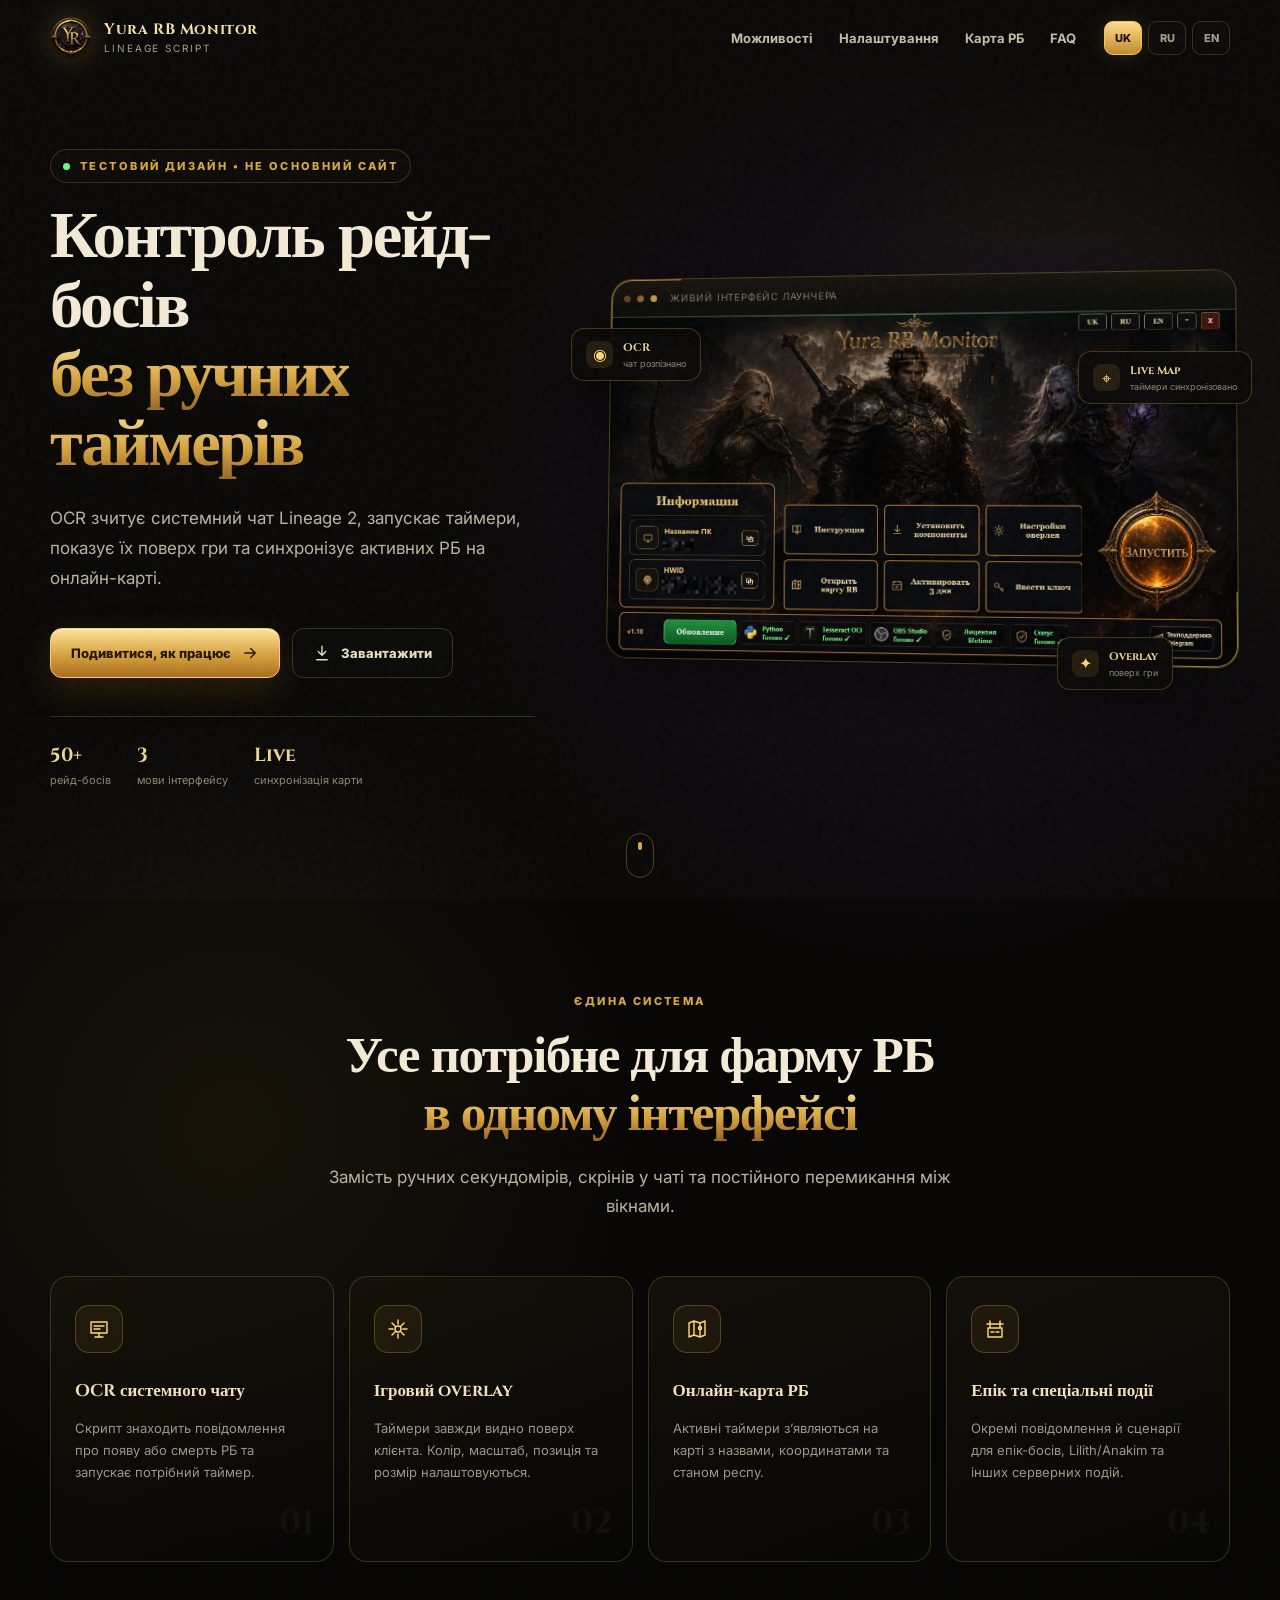
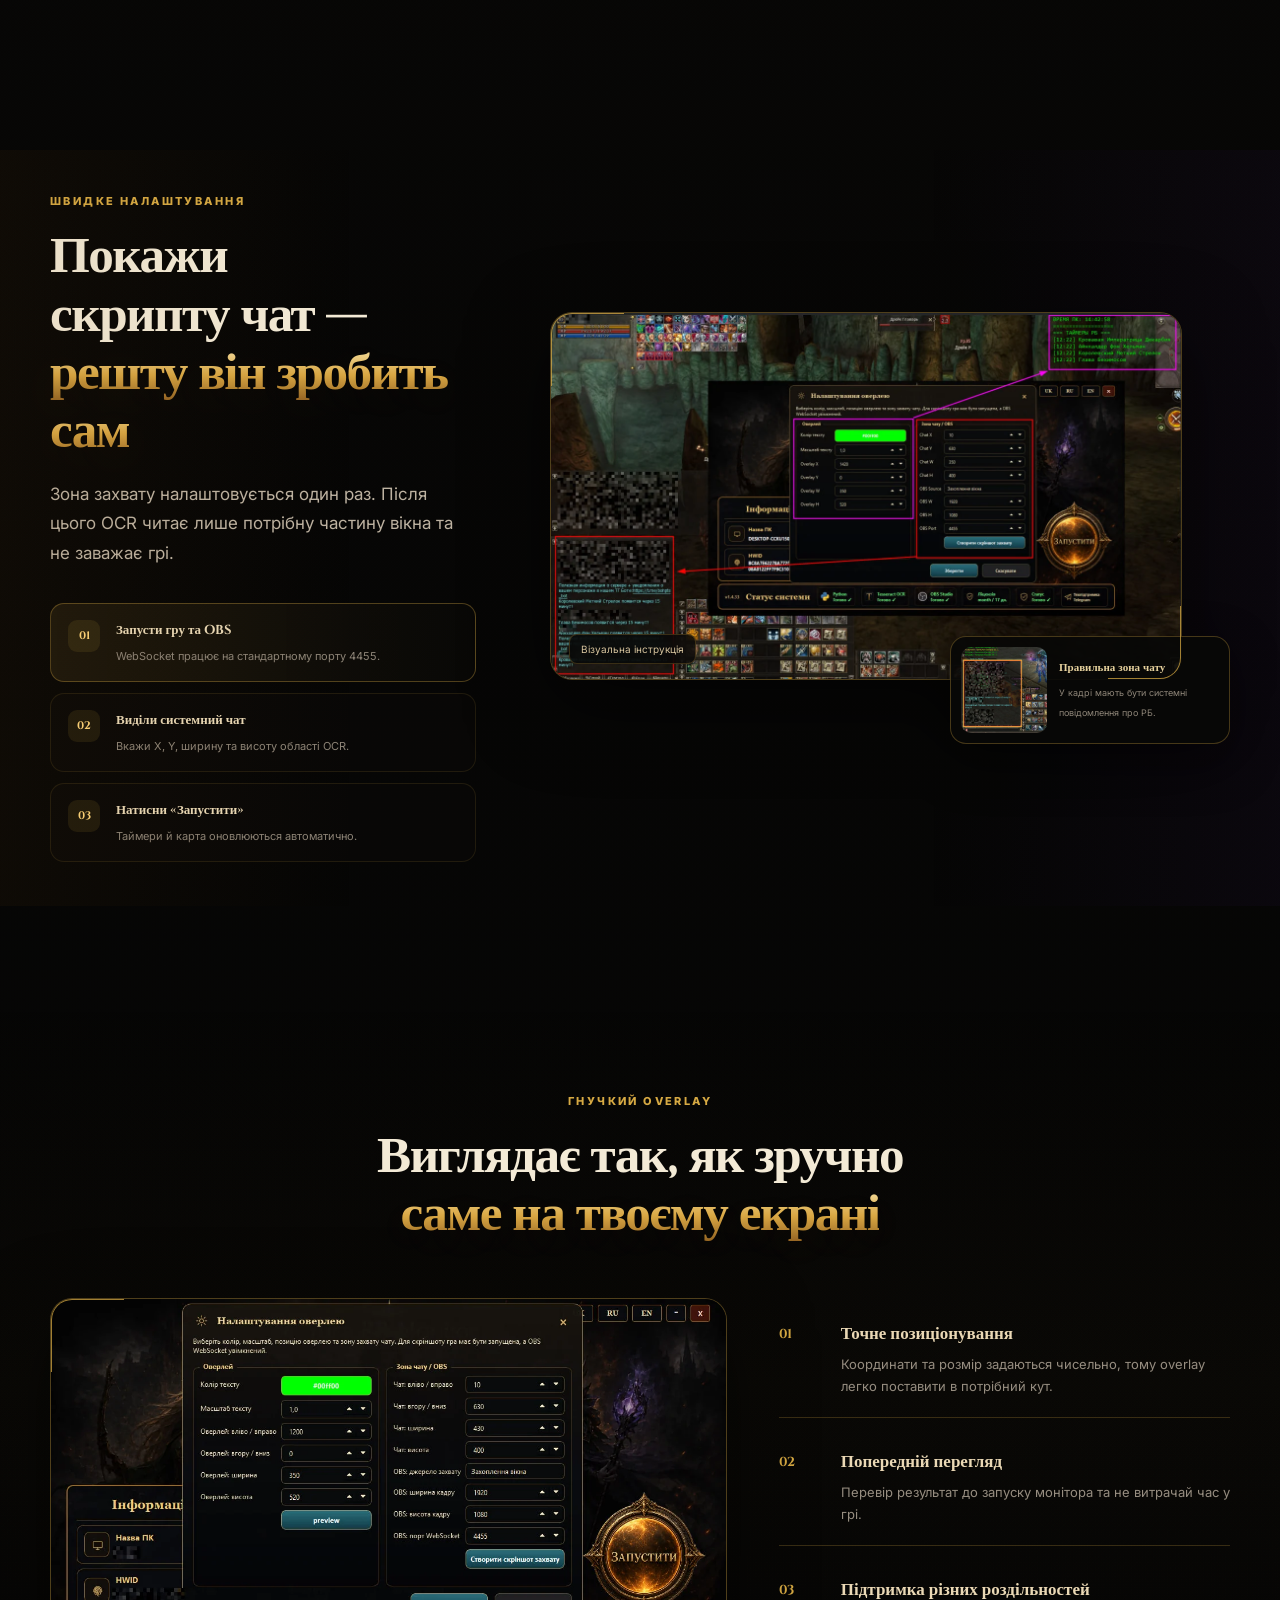
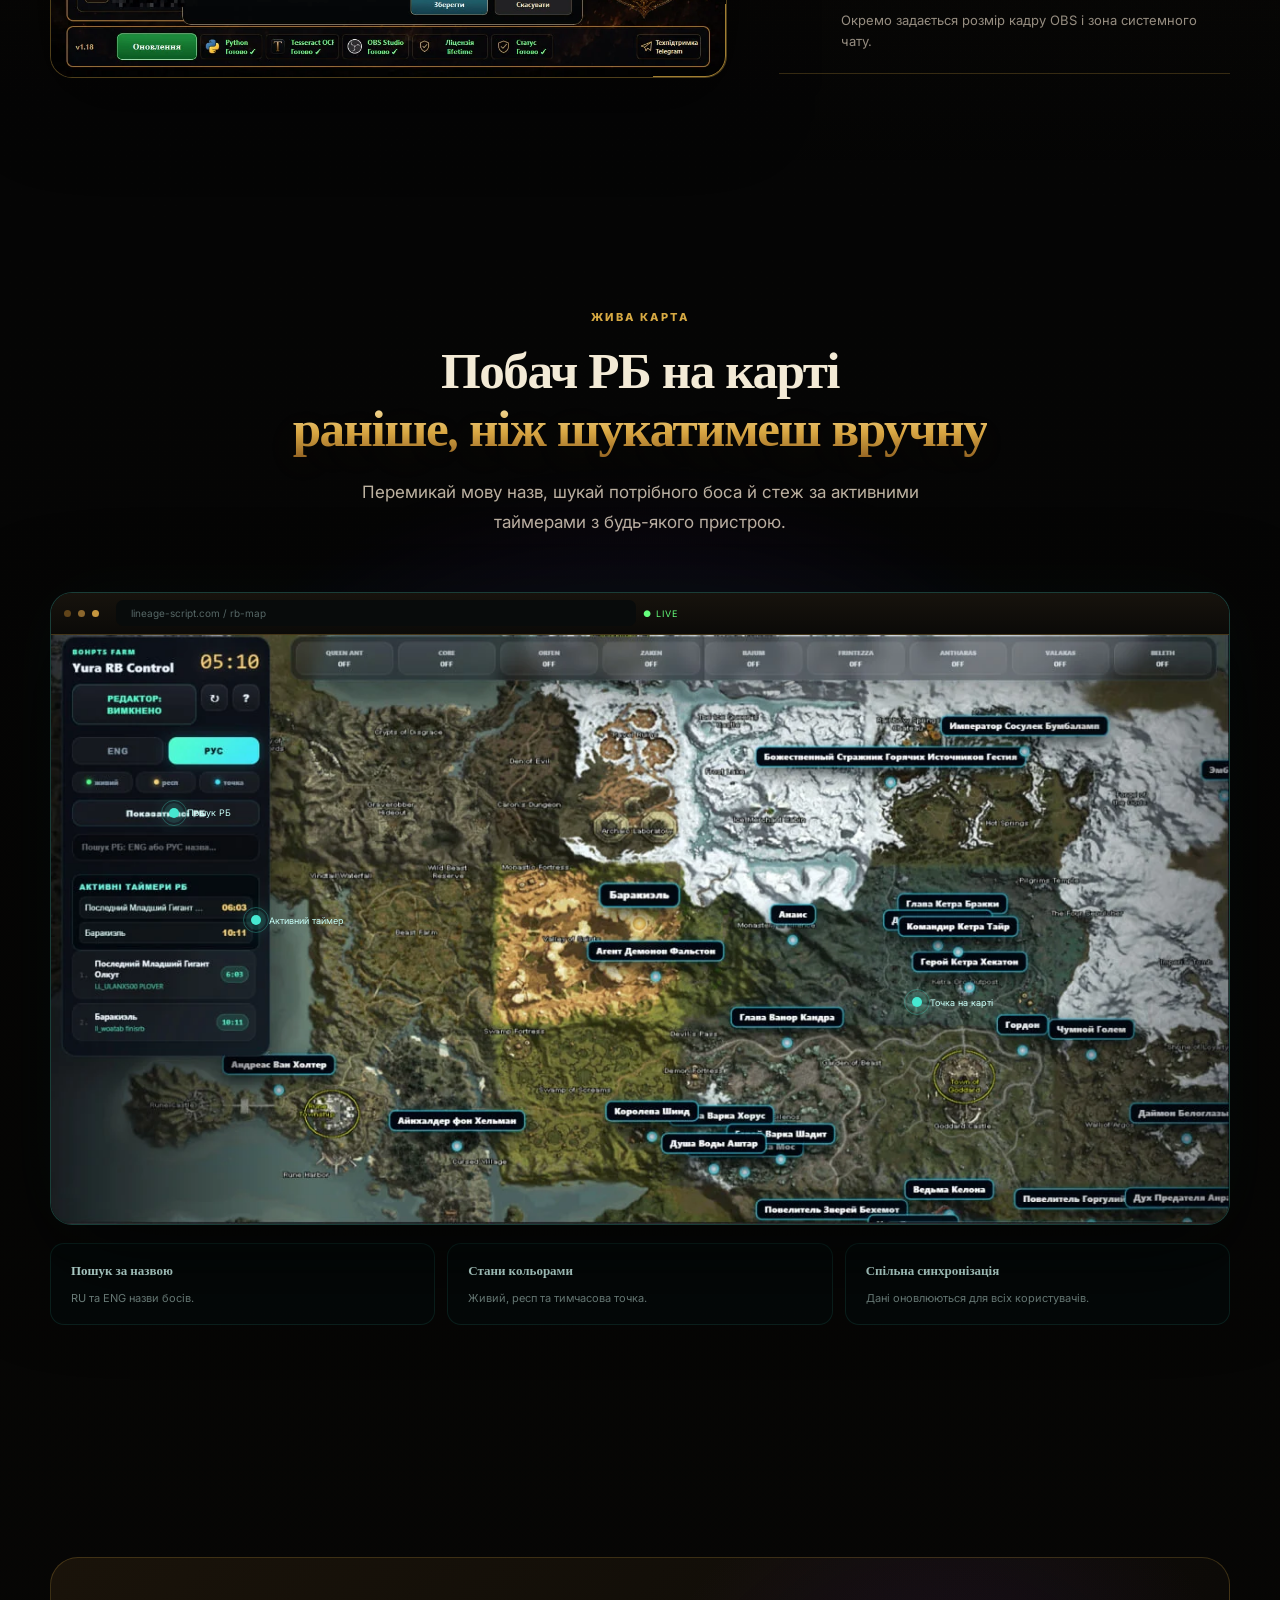
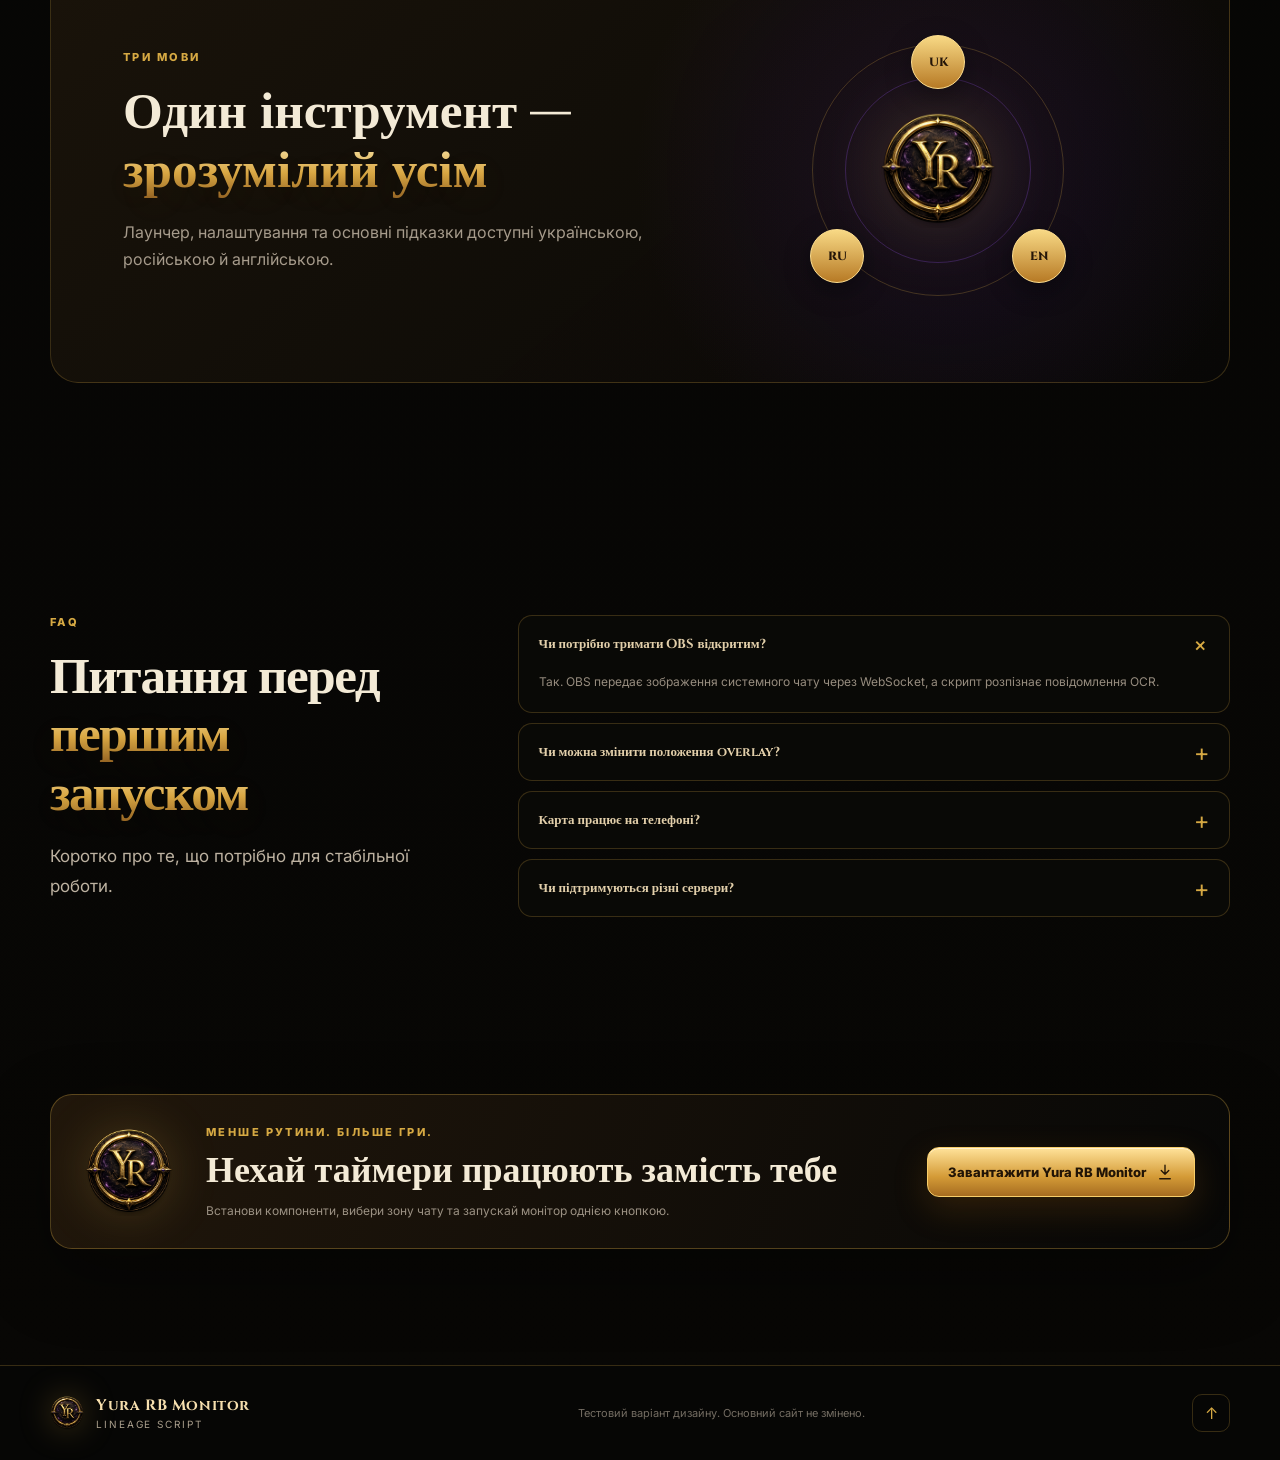
==== test/index.html @ 41244b1d "Add redesigned test website" ====
<!doctype html>
<html lang="uk">
<head>
  <meta charset="utf-8">
  <meta name="viewport" content="width=device-width, initial-scale=1">
  <meta name="robots" content="noindex, nofollow">
  <meta name="theme-color" content="#0a0806">
  <meta name="color-scheme" content="dark">
  <title>Yura RB Monitor — test redesign</title>
  <meta name="description" content="Test redesign for Yura RB Monitor — Lineage 2 raid boss radar, overlay and live map.">
  <link rel="icon" type="image/png" href="./assets/favicon.png">
  <link rel="icon" href="./assets/favicon.ico" sizes="any">
  <link rel="preconnect" href="https://fonts.googleapis.com">
  <link rel="preconnect" href="https://fonts.gstatic.com" crossorigin>
  <link href="https://fonts.googleapis.com/css2?family=Cinzel:wght@500;600;700;800&family=Inter:wght@400;500;600;700;800&display=swap" rel="stylesheet">
  <link rel="stylesheet" href="./styles.css">
</head>
<body>
  <div class="page-noise" aria-hidden="true"></div>
  <div class="sparks" id="sparks" aria-hidden="true"></div>

  <header class="site-header" id="top">
    <div class="shell header-inner">
      <a class="brand" href="#top" aria-label="Yura RB Monitor">
        <span class="brand-mark"><img src="./assets/favicon.png" alt=""></span>
        <span class="brand-copy">
          <strong>Yura RB Monitor</strong>
          <small>Lineage Script</small>
        </span>
      </a>

      <button class="menu-toggle" id="menuToggle" type="button" aria-expanded="false" aria-controls="mainNav">
        <span></span><span></span><span></span>
        <span class="sr-only">Menu</span>
      </button>

      <nav class="main-nav" id="mainNav" aria-label="Main navigation">
        <a href="#features" data-i18n="navFeatures">Можливості</a>
        <a href="#workflow" data-i18n="navSetup">Налаштування</a>
        <a href="#map" data-i18n="navMap">Карта РБ</a>
        <a href="#faq" data-i18n="navFaq">FAQ</a>
      </nav>

      <div class="lang-switch" aria-label="Language">
        <button type="button" data-lang="uk" class="active">UK</button>
        <button type="button" data-lang="ru">RU</button>
        <button type="button" data-lang="en">EN</button>
      </div>
    </div>
  </header>

  <main>
    <section class="hero section">
      <div class="hero-aura" aria-hidden="true"></div>
      <div class="shell hero-grid">
        <div class="hero-copy reveal">
          <div class="eyebrow">
            <span class="pulse-dot"></span>
            <span data-i18n="previewBadge">Тестовий дизайн • не основний сайт</span>
          </div>
          <h1 data-i18n-html="heroTitle">
            Контроль рейд-босів<br><span>без ручних таймерів</span>
          </h1>
          <p class="hero-lead" data-i18n="heroLead">
            OCR зчитує системний чат Lineage 2, запускає таймери, показує їх поверх гри та синхронізує активних РБ на онлайн-карті.
          </p>
          <div class="hero-actions">
            <a class="btn btn-primary" href="#workflow">
              <span data-i18n="heroPrimary">Подивитися, як працює</span>
              <svg viewBox="0 0 24 24" aria-hidden="true"><path d="M5 12h14M13 6l6 6-6 6"/></svg>
            </a>
            <a class="btn btn-ghost" href="https://github.com/Lineage-Script/Lineage2-RB-Monitor-BohPts/releases/latest" target="_blank" rel="noopener">
              <svg viewBox="0 0 24 24" aria-hidden="true"><path d="M12 3v12m0 0 5-5m-5 5-5-5M5 21h14"/></svg>
              <span data-i18n="download">Завантажити</span>
            </a>
          </div>
          <div class="hero-metrics">
            <div><strong>50+</strong><span data-i18n="metricBosses">рейд-босів</span></div>
            <div><strong>3</strong><span data-i18n="metricLanguages">мови інтерфейсу</span></div>
            <div><strong>Live</strong><span data-i18n="metricMap">синхронізація карти</span></div>
          </div>
        </div>

        <div class="hero-visual reveal delay-1" id="heroVisual">
          <div class="frame frame-hero tilt">
            <div class="frame-top">
              <span class="window-dot"></span><span class="window-dot"></span><span class="window-dot"></span>
              <span data-i18n="liveInterface">Живий інтерфейс лаунчера</span>
            </div>
            <button class="image-button" type="button" data-lightbox data-lang-image="launcher">
              <img id="heroImage" src="./assets/launcher-uk.webp" alt="Yura RB Monitor launcher interface">
            </button>
            <div class="scan-line"></div>
          </div>
          <div class="float-card float-ocr">
            <span class="float-icon">◉</span>
            <div><strong>OCR</strong><small data-i18n="ocrStatus">чат розпізнано</small></div>
          </div>
          <div class="float-card float-map">
            <span class="float-icon">⌖</span>
            <div><strong>Live Map</strong><small data-i18n="mapStatus">таймери синхронізовано</small></div>
          </div>
          <div class="float-card float-overlay">
            <span class="float-icon">✦</span>
            <div><strong>Overlay</strong><small data-i18n="overlayStatus">поверх гри</small></div>
          </div>
        </div>
      </div>
      <a class="scroll-cue" href="#features" aria-label="Scroll">
        <span></span>
      </a>
    </section>

    <section class="section compact" id="features">
      <div class="shell">
        <div class="section-heading reveal">
          <p class="kicker" data-i18n="whyKicker">Єдина система</p>
          <h2 data-i18n-html="whyTitle">Усе потрібне для фарму РБ<br><span>в одному інтерфейсі</span></h2>
          <p data-i18n="whyLead">Замість ручних секундомірів, скрінів у чаті та постійного перемикання між вікнами.</p>
        </div>

        <div class="feature-grid">
          <article class="feature-card reveal tilt">
            <div class="icon-shell">
              <svg viewBox="0 0 24 24" aria-hidden="true"><path d="M4 5h16v11H4zM8 20h8M12 16v4M7 9h10M7 12h6"/></svg>
            </div>
            <h3 data-i18n="featureOcrTitle">OCR системного чату</h3>
            <p data-i18n="featureOcrText">Скрипт знаходить повідомлення про появу або смерть РБ та запускає потрібний таймер.</p>
            <span class="feature-index">01</span>
          </article>

          <article class="feature-card reveal delay-1 tilt">
            <div class="icon-shell">
              <svg viewBox="0 0 24 24" aria-hidden="true"><path d="M12 3v4M12 17v4M3 12h4M17 12h4M6 6l3 3M15 15l3 3M18 6l-3 3M9 15l-3 3"/><circle cx="12" cy="12" r="3"/></svg>
            </div>
            <h3 data-i18n="featureOverlayTitle">Ігровий overlay</h3>
            <p data-i18n="featureOverlayText">Таймери завжди видно поверх клієнта. Колір, масштаб, позиція та розмір налаштовуються.</p>
            <span class="feature-index">02</span>
          </article>

          <article class="feature-card reveal delay-2 tilt">
            <div class="icon-shell">
              <svg viewBox="0 0 24 24" aria-hidden="true"><path d="M4 6l5-2 6 2 5-2v14l-5 2-6-2-5 2zM9 4v14M15 6v14"/><circle cx="15" cy="11" r="1.5"/></svg>
            </div>
            <h3 data-i18n="featureMapTitle">Онлайн-карта РБ</h3>
            <p data-i18n="featureMapText">Активні таймери з’являються на карті з назвами, координатами та станом респу.</p>
            <span class="feature-index">03</span>
          </article>

          <article class="feature-card reveal delay-3 tilt">
            <div class="icon-shell">
              <svg viewBox="0 0 24 24" aria-hidden="true"><path d="M4 7h16M7 4v6M17 4v6M5 11h14v9H5zM8 15h3M13 15h3"/></svg>
            </div>
            <h3 data-i18n="featureEpicTitle">Епік та спеціальні події</h3>
            <p data-i18n="featureEpicText">Окремі повідомлення й сценарії для епік-босів, Lilith/Anakim та інших серверних подій.</p>
            <span class="feature-index">04</span>
          </article>
        </div>
      </div>
    </section>

    <section class="section workflow-section" id="workflow">
      <div class="shell split-layout">
        <div class="content-column reveal">
          <p class="kicker" data-i18n="workflowKicker">Швидке налаштування</p>
          <h2 data-i18n-html="workflowTitle">Покажи скрипту чат —<br><span>решту він зробить сам</span></h2>
          <p class="section-copy" data-i18n="workflowLead">
            Зона захвату налаштовується один раз. Після цього OCR читає лише потрібну частину вікна та не заважає грі.
          </p>

          <ol class="steps">
            <li class="active">
              <span>01</span>
              <div><strong data-i18n="step1Title">Запусти гру та OBS</strong><small data-i18n="step1Text">WebSocket працює на стандартному порту 4455.</small></div>
            </li>
            <li>
              <span>02</span>
              <div><strong data-i18n="step2Title">Виділи системний чат</strong><small data-i18n="step2Text">Вкажи X, Y, ширину та висоту області OCR.</small></div>
            </li>
            <li>
              <span>03</span>
              <div><strong data-i18n="step3Title">Натисни «Запустити»</strong><small data-i18n="step3Text">Таймери й карта оновлюються автоматично.</small></div>
            </li>
          </ol>
        </div>

        <div class="visual-stack reveal delay-1">
          <div class="frame ornate-frame">
            <button class="image-button" type="button" data-lightbox>
              <img src="./assets/setup-guide.webp" alt="Visual guide for overlay and OCR capture settings" loading="lazy">
            </button>
            <span class="visual-label" data-i18n="visualGuide">Візуальна інструкція</span>
          </div>
          <div class="mini-frame">
            <button class="image-button" type="button" data-lightbox>
              <img src="./assets/chat-guide.webp" alt="Chat capture region example" loading="lazy">
            </button>
            <div>
              <strong data-i18n="chatAreaTitle">Правильна зона чату</strong>
              <small data-i18n="chatAreaText">У кадрі мають бути системні повідомлення про РБ.</small>
            </div>
          </div>
        </div>
      </div>
    </section>

    <section class="section settings-section">
      <div class="shell">
        <div class="section-heading reveal">
          <p class="kicker" data-i18n="settingsKicker">Гнучкий overlay</p>
          <h2 data-i18n-html="settingsTitle">Виглядає так, як зручно<br><span>саме на твоєму екрані</span></h2>
        </div>

        <div class="showcase-grid">
          <div class="showcase-visual reveal">
            <div class="frame frame-wide">
              <button class="image-button" type="button" data-lightbox data-lang-image="settings">
                <img id="settingsImage" src="./assets/settings-uk.webp" alt="Localized overlay settings interface" loading="lazy">
              </button>
            </div>
          </div>
          <div class="showcase-copy reveal delay-1">
            <div class="detail-item">
              <span class="detail-number">01</span>
              <div><h3 data-i18n="detail1Title">Точне позиціонування</h3><p data-i18n="detail1Text">Координати та розмір задаються чисельно, тому overlay легко поставити в потрібний кут.</p></div>
            </div>
            <div class="detail-item">
              <span class="detail-number">02</span>
              <div><h3 data-i18n="detail2Title">Попередній перегляд</h3><p data-i18n="detail2Text">Перевір результат до запуску монітора та не витрачай час у грі.</p></div>
            </div>
            <div class="detail-item">
              <span class="detail-number">03</span>
              <div><h3 data-i18n="detail3Title">Підтримка різних роздільностей</h3><p data-i18n="detail3Text">Окремо задається розмір кадру OBS і зона системного чату.</p></div>
            </div>
          </div>
        </div>
      </div>
    </section>

    <section class="section map-section" id="map">
      <div class="map-glow" aria-hidden="true"></div>
      <div class="shell">
        <div class="section-heading reveal">
          <p class="kicker" data-i18n="mapKicker">Жива карта</p>
          <h2 data-i18n-html="mapTitle">Побач РБ на карті<br><span>раніше, ніж шукатимеш вручну</span></h2>
          <p data-i18n="mapLead">Перемикай мову назв, шукай потрібного боса й стеж за активними таймерами з будь-якого пристрою.</p>
        </div>

        <div class="map-browser reveal">
          <div class="browser-bar">
            <span></span><span></span><span></span>
            <div class="address">lineage-script.com / rb-map</div>
            <div class="secure">● LIVE</div>
          </div>
          <button class="image-button" type="button" data-lightbox data-lang-image="map">
            <img id="mapImage" src="./assets/map-ru.webp" alt="Yura RB Control live map" loading="lazy">
          </button>
          <div class="map-hotspot hotspot-a"><i></i><span data-i18n="hotspotSearch">Пошук РБ</span></div>
          <div class="map-hotspot hotspot-b"><i></i><span data-i18n="hotspotTimer">Активний таймер</span></div>
          <div class="map-hotspot hotspot-c"><i></i><span data-i18n="hotspotPoint">Точка на карті</span></div>
        </div>

        <div class="map-benefits">
          <div class="reveal"><strong data-i18n="mapBenefit1Title">Пошук за назвою</strong><span data-i18n="mapBenefit1Text">RU та ENG назви босів.</span></div>
          <div class="reveal delay-1"><strong data-i18n="mapBenefit2Title">Стани кольорами</strong><span data-i18n="mapBenefit2Text">Живий, респ та тимчасова точка.</span></div>
          <div class="reveal delay-2"><strong data-i18n="mapBenefit3Title">Спільна синхронізація</strong><span data-i18n="mapBenefit3Text">Дані оновлюються для всіх користувачів.</span></div>
        </div>
      </div>
    </section>

    <section class="section language-section">
      <div class="shell language-panel reveal">
        <div>
          <p class="kicker" data-i18n="languageKicker">Три мови</p>
          <h2 data-i18n-html="languageTitle">Один інструмент —<br><span>зрозумілий усім</span></h2>
          <p data-i18n="languageLead">Лаунчер, налаштування та основні підказки доступні українською, російською й англійською.</p>
        </div>
        <div class="language-orbit" aria-hidden="true">
          <span class="orbit-ring ring-one"></span>
          <span class="orbit-ring ring-two"></span>
          <div class="language-core"><img src="./assets/favicon.png" alt=""></div>
          <span class="lang-node node-uk">UK</span>
          <span class="lang-node node-ru">RU</span>
          <span class="lang-node node-en">EN</span>
        </div>
      </div>
    </section>

    <section class="section faq-section" id="faq">
      <div class="shell faq-grid">
        <div class="section-heading align-left reveal">
          <p class="kicker">FAQ</p>
          <h2 data-i18n-html="faqTitle">Питання перед<br><span>першим запуском</span></h2>
          <p data-i18n="faqLead">Коротко про те, що потрібно для стабільної роботи.</p>
        </div>
        <div class="accordion reveal delay-1">
          <details open>
            <summary data-i18n="faq1Q">Чи потрібно тримати OBS відкритим?</summary>
            <p data-i18n="faq1A">Так. OBS передає зображення системного чату через WebSocket, а скрипт розпізнає повідомлення OCR.</p>
          </details>
          <details>
            <summary data-i18n="faq2Q">Чи можна змінити положення overlay?</summary>
            <p data-i18n="faq2A">Так. У налаштуваннях доступні координати X/Y, ширина, висота, масштаб і колір тексту.</p>
          </details>
          <details>
            <summary data-i18n="faq3Q">Карта працює на телефоні?</summary>
            <p data-i18n="faq3A">Так. Інтерфейс карти адаптивний і відкривається у звичайному мобільному браузері.</p>
          </details>
          <details>
            <summary data-i18n="faq4Q">Чи підтримуються різні сервери?</summary>
            <p data-i18n="faq4A">База фраз і босів налаштовується під сервер. Поточна версія орієнтована на High Five.</p>
          </details>
        </div>
      </div>
    </section>

    <section class="section final-cta">
      <div class="shell cta-panel reveal">
        <div class="cta-emblem"><img src="./assets/favicon.png" alt=""></div>
        <div>
          <p class="kicker" data-i18n="ctaKicker">Менше рутини. Більше гри.</p>
          <h2 data-i18n="ctaTitle">Нехай таймери працюють замість тебе</h2>
          <p data-i18n="ctaText">Встанови компоненти, вибери зону чату та запускай монітор однією кнопкою.</p>
        </div>
        <a class="btn btn-primary" href="https://github.com/Lineage-Script/Lineage2-RB-Monitor-BohPts/releases/latest" target="_blank" rel="noopener">
          <span data-i18n="downloadNow">Завантажити Yura RB Monitor</span>
          <svg viewBox="0 0 24 24" aria-hidden="true"><path d="M12 3v12m0 0 5-5m-5 5-5-5M5 21h14"/></svg>
        </a>
      </div>
    </section>
  </main>

  <footer class="site-footer">
    <div class="shell footer-inner">
      <div class="brand footer-brand">
        <span class="brand-mark"><img src="./assets/favicon.png" alt=""></span>
        <span class="brand-copy"><strong>Yura RB Monitor</strong><small>Lineage Script</small></span>
      </div>
      <p data-i18n="footerNote">Тестовий варіант дизайну. Основний сайт не змінено.</p>
      <a href="#top" class="to-top" aria-label="Back to top">↑</a>
    </div>
  </footer>

  <div class="lightbox" id="lightbox" aria-hidden="true">
    <button class="lightbox-close" id="lightboxClose" type="button" aria-label="Close">×</button>
    <img id="lightboxImage" alt="">
  </div>

  <script src="./app.js"></script>
</body>
</html>
---- test/styles.css ----
:root{
  --bg:#070706;
  --bg-soft:#0e0c09;
  --panel:rgba(15,12,8,.78);
  --panel-strong:rgba(9,8,6,.94);
  --gold:#d6a943;
  --gold-bright:#ffd57a;
  --gold-deep:#7a4c11;
  --purple:#9e59ff;
  --cyan:#46e8d1;
  --green:#65ff7c;
  --text:#f3ead6;
  --muted:#aa9f8d;
  --line:rgba(214,169,67,.23);
  --shadow:0 24px 80px rgba(0,0,0,.52);
  --radius:22px;
  --shell:min(1180px, calc(100% - 40px));
}
*{box-sizing:border-box}
html{scroll-behavior:smooth;scroll-padding-top:88px}
body{
  margin:0;
  min-width:320px;
  background:
    radial-gradient(circle at 72% 8%,rgba(94,45,160,.13),transparent 30rem),
    radial-gradient(circle at 18% 18%,rgba(214,169,67,.08),transparent 26rem),
    linear-gradient(180deg,#090806 0%,#050505 55%,#080705 100%);
  color:var(--text);
  font-family:Inter,system-ui,-apple-system,BlinkMacSystemFont,"Segoe UI",sans-serif;
  overflow-x:hidden;
}
body.menu-open{overflow:hidden}
img{display:block;max-width:100%}
a{color:inherit;text-decoration:none}
button{font:inherit}
button,a{-webkit-tap-highlight-color:transparent}
::selection{background:rgba(214,169,67,.28);color:#fff}
.sr-only{position:absolute;width:1px;height:1px;padding:0;margin:-1px;overflow:hidden;clip:rect(0,0,0,0);white-space:nowrap;border:0}
.shell{width:var(--shell);margin-inline:auto}
.section{position:relative;padding:116px 0}
.section.compact{padding-top:94px}
.page-noise{
  position:fixed;inset:0;z-index:1000;pointer-events:none;opacity:.045;
  background-image:url("data:image/svg+xml,%3Csvg viewBox='0 0 180 180' xmlns='http://www.w3.org/2000/svg'%3E%3Cfilter id='n'%3E%3CfeTurbulence type='fractalNoise' baseFrequency='.9' numOctaves='3' stitchTiles='stitch'/%3E%3C/filter%3E%3Crect width='100%25' height='100%25' filter='url(%23n)' opacity='.9'/%3E%3C/svg%3E");
}
.sparks{position:fixed;inset:0;overflow:hidden;pointer-events:none;z-index:-1}
.spark{
  position:absolute;bottom:-12px;width:3px;height:3px;border-radius:50%;
  background:var(--gold-bright);box-shadow:0 0 12px rgba(255,189,74,.85);
  animation:rise var(--duration) linear infinite;animation-delay:var(--delay);opacity:0;
}
@keyframes rise{
  0%{transform:translate3d(0,0,0) scale(.4);opacity:0}
  12%{opacity:.65}
  75%{opacity:.24}
  100%{transform:translate3d(var(--drift),-110vh,0) scale(1.2);opacity:0}
}
.site-header{
  position:fixed;top:0;left:0;right:0;z-index:100;
  border-bottom:1px solid transparent;
  transition:background .3s,border-color .3s,backdrop-filter .3s;
}
.site-header.scrolled{
  background:rgba(7,7,6,.82);
  border-color:var(--line);
  backdrop-filter:blur(16px);
}
.header-inner{height:76px;display:flex;align-items:center;gap:28px}
.brand{display:inline-flex;align-items:center;gap:12px;min-width:max-content}
.brand-mark{
  width:42px;height:42px;border-radius:50%;display:grid;place-items:center;
  filter:drop-shadow(0 0 16px rgba(214,169,67,.28));
}
.brand-mark img{width:100%;height:100%;object-fit:contain}
.brand-copy{display:flex;flex-direction:column;line-height:1.05}
.brand-copy strong{font-family:Cinzel,serif;font-size:15px;letter-spacing:.04em;color:#f6dfae}
.brand-copy small{font-size:10px;letter-spacing:.19em;text-transform:uppercase;color:var(--muted);margin-top:5px}
.main-nav{display:flex;align-items:center;gap:26px;margin-left:auto}
.main-nav a{position:relative;font-size:13px;font-weight:700;color:#c7bcaa;transition:color .2s}
.main-nav a:after{content:"";position:absolute;left:0;right:0;bottom:-9px;height:1px;background:linear-gradient(90deg,transparent,var(--gold),transparent);transform:scaleX(0);transition:transform .2s}
.main-nav a:hover{color:var(--gold-bright)}
.main-nav a:hover:after{transform:scaleX(1)}
.lang-switch{display:flex;gap:6px}
.lang-switch button{
  width:38px;height:34px;border-radius:9px;border:1px solid var(--line);background:rgba(13,12,10,.72);
  color:#a79b89;font-size:11px;font-weight:800;cursor:pointer;transition:.2s;
}
.lang-switch button:hover,.lang-switch button.active{color:#171006;background:linear-gradient(180deg,#ffdc89,#c38b2a);border-color:#f4c45d;box-shadow:0 0 22px rgba(214,169,67,.18)}
.menu-toggle{display:none;margin-left:auto;background:none;border:0;width:42px;height:42px;padding:9px;cursor:pointer}
.menu-toggle span:not(.sr-only){display:block;height:2px;background:#e7c879;margin:5px 0;transition:.25s}
.hero{min-height:100svh;display:flex;align-items:center;padding-top:128px;padding-bottom:92px;isolation:isolate}
.hero-aura{
  position:absolute;width:720px;height:720px;right:-150px;top:50px;border-radius:50%;z-index:-1;
  background:radial-gradient(circle,rgba(127,75,255,.14),rgba(214,169,67,.045) 36%,transparent 68%);
  filter:blur(5px);
}
.hero-grid{display:grid;grid-template-columns:minmax(0,.87fr) minmax(560px,1.13fr);align-items:center;gap:64px}
.eyebrow,.kicker{font-size:11px;letter-spacing:.22em;text-transform:uppercase;font-weight:800;color:var(--gold);margin:0 0 20px}
.eyebrow{display:inline-flex;align-items:center;gap:10px;padding:9px 12px;border:1px solid var(--line);border-radius:999px;background:rgba(16,13,9,.68)}
.pulse-dot{width:7px;height:7px;border-radius:50%;background:var(--green);box-shadow:0 0 0 0 rgba(101,255,124,.5);animation:pulse 2s infinite}
@keyframes pulse{70%{box-shadow:0 0 0 9px rgba(101,255,124,0)}100%{box-shadow:0 0 0 0 rgba(101,255,124,0)}}
h1,h2,h3,p{margin-top:0}
h1,h2,h3{font-family:Cinzel,Georgia,serif}
h1{font-size:clamp(42px,5.2vw,73px);line-height:1.04;letter-spacing:-.035em;margin-bottom:24px;text-wrap:balance}
h1 span,h2 span{
  color:transparent;background:linear-gradient(180deg,#fff0bd 0%,#d9a845 52%,#82521c 100%);
  -webkit-background-clip:text;background-clip:text;text-shadow:0 8px 38px rgba(214,169,67,.08);
}
.hero-lead,.section-copy,.section-heading>p:not(.kicker){
  font-size:17px;line-height:1.75;color:#bdb2a1;max-width:640px;
}
.hero-actions{display:flex;flex-wrap:wrap;gap:12px;margin-top:34px}
.btn{
  min-height:50px;padding:0 20px;border-radius:12px;display:inline-flex;align-items:center;justify-content:center;gap:10px;
  font-size:13px;font-weight:800;border:1px solid transparent;transition:transform .2s,box-shadow .2s,border-color .2s,background .2s;
}
.btn svg{width:18px;height:18px;fill:none;stroke:currentColor;stroke-width:1.8;stroke-linecap:round;stroke-linejoin:round}
.btn:hover{transform:translateY(-2px)}
.btn-primary{
  color:#211406;background:linear-gradient(180deg,#ffe39a,#d49b37 60%,#a66c20);
  border-color:#f8ce6a;box-shadow:0 12px 34px rgba(175,104,20,.22),inset 0 1px rgba(255,255,255,.55);
}
.btn-primary:hover{box-shadow:0 18px 46px rgba(175,104,20,.34),0 0 24px rgba(239,188,83,.14)}
.btn-ghost{background:rgba(12,11,9,.66);border-color:var(--line);color:#e9ddc5}
.btn-ghost:hover{border-color:rgba(214,169,67,.52);background:rgba(30,23,13,.75)}
.hero-metrics{display:flex;gap:26px;margin-top:38px;padding-top:25px;border-top:1px solid var(--line)}
.hero-metrics div{display:flex;flex-direction:column;gap:5px}
.hero-metrics strong{font-family:Cinzel,serif;font-size:19px;color:#f1d795}
.hero-metrics span{font-size:11px;color:#8f8577}
.hero-visual{position:relative;perspective:1000px}
.frame{
  position:relative;overflow:hidden;border:1px solid rgba(214,169,67,.34);border-radius:var(--radius);
  background:#090806;box-shadow:var(--shadow),0 0 0 1px rgba(255,255,255,.025) inset;
}
.frame:before,.frame:after{
  content:"";position:absolute;width:72px;height:72px;z-index:3;pointer-events:none;opacity:.75;
}
.frame:before{left:-1px;top:-1px;border-left:2px solid var(--gold);border-top:2px solid var(--gold);border-radius:var(--radius) 0 0 0}
.frame:after{right:-1px;bottom:-1px;border-right:2px solid var(--gold);border-bottom:2px solid var(--gold);border-radius:0 0 var(--radius) 0}
.frame-hero{transform:rotateY(-5deg) rotateX(2deg);transform-style:preserve-3d;transition:transform .25s ease}
.frame-top,.browser-bar{height:39px;display:flex;align-items:center;gap:7px;padding:0 13px;background:linear-gradient(180deg,#17130d,#0b0a08);border-bottom:1px solid var(--line);font-size:10px;color:#817664;letter-spacing:.08em;text-transform:uppercase}
.window-dot,.browser-bar>span{width:7px;height:7px;border-radius:50%;background:#614419}
.window-dot:nth-child(2),.browser-bar>span:nth-child(2){background:#8c672d}
.window-dot:nth-child(3),.browser-bar>span:nth-child(3){background:#c5963e}
.frame-top span:last-child{margin-left:7px}
.image-button{display:block;width:100%;padding:0;border:0;background:none;cursor:zoom-in}
.frame-hero img{width:100%;aspect-ratio:1179/653;object-fit:cover}
.scan-line{position:absolute;left:0;right:0;height:1px;top:39px;background:linear-gradient(90deg,transparent,var(--cyan),transparent);box-shadow:0 0 18px var(--cyan);opacity:.45;animation:scan 5.5s ease-in-out infinite}
@keyframes scan{0%,100%{transform:translateY(0);opacity:0}10%{opacity:.55}80%{opacity:.24}95%{transform:translateY(440px);opacity:0}}
.float-card{
  position:absolute;display:flex;align-items:center;gap:10px;padding:11px 14px;border:1px solid rgba(214,169,67,.28);
  border-radius:13px;background:rgba(10,9,7,.86);backdrop-filter:blur(12px);box-shadow:0 14px 36px rgba(0,0,0,.35);
  animation:float 4.5s ease-in-out infinite;
}
.float-card strong{display:block;font:700 11px Cinzel,serif;color:#ead398}
.float-card small{display:block;font-size:9px;color:#8f8577;margin-top:3px}
.float-icon{width:27px;height:27px;border-radius:8px;display:grid;place-items:center;background:rgba(214,169,67,.12);color:var(--gold-bright)}
.float-ocr{left:-28px;top:14%;animation-delay:-1s}
.float-map{right:-22px;top:20%;animation-delay:-2.4s}
.float-overlay{right:9%;bottom:-27px;animation-delay:-.4s}
@keyframes float{0%,100%{transform:translateY(0)}50%{transform:translateY(-8px)}}
.scroll-cue{position:absolute;left:50%;bottom:22px;transform:translateX(-50%);width:28px;height:45px;border:1px solid rgba(214,169,67,.35);border-radius:999px}
.scroll-cue span{position:absolute;width:4px;height:8px;border-radius:999px;background:var(--gold);left:50%;top:8px;transform:translateX(-50%);animation:scrollDot 2s infinite}
@keyframes scrollDot{0%{opacity:0;transform:translate(-50%,0)}30%{opacity:1}100%{opacity:0;transform:translate(-50%,18px)}}
.section-heading{text-align:center;max-width:820px;margin:0 auto 54px}
.section-heading.align-left{text-align:left;margin:0}
.section-heading h2,.content-column h2{font-size:clamp(34px,4vw,55px);line-height:1.14;letter-spacing:-.03em;margin-bottom:18px;text-wrap:balance}
.section-heading>p:not(.kicker){margin-inline:auto}
.feature-grid{display:grid;grid-template-columns:repeat(4,1fr);gap:15px}
.feature-card{
  position:relative;min-height:286px;padding:28px 24px 24px;border:1px solid var(--line);border-radius:18px;
  background:linear-gradient(160deg,rgba(23,18,11,.8),rgba(8,8,7,.72));overflow:hidden;transition:border-color .25s,transform .25s,box-shadow .25s;
}
.feature-card:before{content:"";position:absolute;inset:0;background:radial-gradient(circle at 20% 0,rgba(214,169,67,.12),transparent 45%);opacity:0;transition:opacity .25s}
.feature-card:hover{border-color:rgba(214,169,67,.52);box-shadow:0 22px 48px rgba(0,0,0,.3)}
.feature-card:hover:before{opacity:1}
.icon-shell{position:relative;width:48px;height:48px;border:1px solid rgba(214,169,67,.3);border-radius:14px;display:grid;place-items:center;margin-bottom:27px;background:rgba(214,169,67,.07)}
.icon-shell svg{width:24px;height:24px;fill:none;stroke:var(--gold-bright);stroke-width:1.45;stroke-linecap:round;stroke-linejoin:round}
.feature-card h3{position:relative;font-size:17px;line-height:1.35;margin-bottom:14px;color:#efdfbd}
.feature-card p{position:relative;color:#9f9587;font-size:13px;line-height:1.7;margin:0}
.feature-index{position:absolute;right:19px;bottom:15px;font:700 34px Cinzel,serif;color:rgba(214,169,67,.055)}
.workflow-section{overflow:hidden}
.workflow-section:before{content:"";position:absolute;inset:8% 0;background:linear-gradient(90deg,rgba(122,76,17,.08),transparent 28%,transparent 72%,rgba(94,45,160,.06));pointer-events:none}
.split-layout{display:grid;grid-template-columns:.77fr 1.23fr;gap:74px;align-items:center}
.content-column .section-copy{margin-bottom:34px}
.steps{list-style:none;margin:0;padding:0;display:grid;gap:11px}
.steps li{display:flex;gap:16px;padding:16px 17px;border:1px solid rgba(214,169,67,.12);border-radius:14px;background:rgba(11,10,8,.55)}
.steps li.active{border-color:rgba(214,169,67,.34);background:linear-gradient(90deg,rgba(214,169,67,.1),rgba(11,10,8,.5))}
.steps li>span{flex:0 0 32px;height:32px;border-radius:9px;display:grid;place-items:center;font:700 11px Cinzel,serif;color:var(--gold-bright);background:rgba(214,169,67,.11)}
.steps strong{display:block;font:700 13px Cinzel,serif;color:#ead9b6;margin:1px 0 5px}
.steps small{font-size:11px;line-height:1.45;color:#8d8477}
.visual-stack{position:relative;padding:0 48px 64px 0}
.ornate-frame img{width:100%;aspect-ratio:1280/742;object-fit:cover}
.visual-label{position:absolute;left:18px;bottom:15px;padding:8px 11px;border-radius:8px;background:rgba(5,5,4,.78);backdrop-filter:blur(8px);border:1px solid rgba(214,169,67,.23);font-size:10px;color:#d7c49e}
.mini-frame{
  position:absolute;width:280px;right:0;bottom:0;border:1px solid rgba(214,169,67,.3);border-radius:16px;padding:10px;
  background:rgba(8,8,7,.92);box-shadow:0 18px 50px rgba(0,0,0,.46);display:grid;grid-template-columns:86px 1fr;gap:12px;align-items:center;
}
.mini-frame img{width:86px;height:86px;object-fit:cover;border-radius:10px;object-position:center 55%}
.mini-frame strong{display:block;font:700 11px Cinzel,serif;color:#e7d29e;margin-bottom:5px}
.mini-frame small{font-size:9px;line-height:1.45;color:#8e8578}
.settings-section{background:linear-gradient(180deg,transparent,rgba(214,169,67,.025),transparent)}
.showcase-grid{display:grid;grid-template-columns:1.2fr .8fr;gap:52px;align-items:center}
.frame-wide img{width:100%;aspect-ratio:1179/659;object-fit:cover}
.showcase-copy{display:grid;gap:12px}
.detail-item{display:grid;grid-template-columns:47px 1fr;gap:15px;padding:20px 0;border-bottom:1px solid var(--line)}
.detail-number{font:700 13px Cinzel,serif;color:var(--gold);padding-top:3px}
.detail-item h3{font-size:17px;color:#ead8b5;margin-bottom:9px}
.detail-item p{font-size:13px;color:#968d80;line-height:1.65;margin:0}
.map-section{overflow:hidden}
.map-glow{position:absolute;width:900px;height:500px;left:50%;top:42%;transform:translate(-50%,-50%);background:radial-gradient(ellipse,rgba(35,198,186,.08),rgba(125,70,230,.05) 42%,transparent 70%);filter:blur(12px)}
.map-browser{
  position:relative;border:1px solid rgba(91,232,213,.24);border-radius:22px;overflow:hidden;background:#050807;
  box-shadow:0 35px 100px rgba(0,0,0,.58),0 0 80px rgba(64,215,202,.035);
}
.browser-bar{height:42px}
.address{margin-left:10px;flex:1;max-width:520px;padding:7px 15px;border-radius:7px;background:#080b0b;color:#566766;text-transform:none;letter-spacing:0}
.secure{font-size:9px;color:var(--green);letter-spacing:.12em}
.map-browser img{width:100%;aspect-ratio:2/1;object-fit:cover}
.map-hotspot{position:absolute;z-index:3;display:flex;align-items:center;gap:8px;font-size:9px;color:#c8fff8;pointer-events:none}
.map-hotspot i{position:relative;width:10px;height:10px;border-radius:50%;background:var(--cyan);box-shadow:0 0 0 5px rgba(70,232,209,.13),0 0 20px rgba(70,232,209,.65)}
.map-hotspot i:after{content:"";position:absolute;inset:-8px;border:1px solid rgba(70,232,209,.3);border-radius:50%;animation:hotspot 2s infinite}
@keyframes hotspot{100%{transform:scale(1.9);opacity:0}}
.hotspot-a{left:10%;top:34%}.hotspot-b{left:17%;top:51%}.hotspot-c{right:20%;top:64%}
.map-benefits{display:grid;grid-template-columns:repeat(3,1fr);gap:12px;margin-top:18px}
.map-benefits div{padding:18px 20px;border:1px solid rgba(70,232,209,.11);border-radius:14px;background:rgba(5,11,11,.66)}
.map-benefits strong{display:block;font:700 13px Cinzel,serif;color:#c8eee7;margin-bottom:6px}
.map-benefits span{font-size:11px;color:#738783}
.language-panel{
  position:relative;min-height:360px;display:grid;grid-template-columns:1fr .8fr;align-items:center;gap:50px;padding:62px 72px;
  border:1px solid var(--line);border-radius:28px;background:
    radial-gradient(circle at 76% 50%,rgba(117,57,208,.13),transparent 34%),
    linear-gradient(140deg,rgba(30,22,12,.82),rgba(8,8,7,.85));overflow:hidden;
}
.language-panel:before{content:"";position:absolute;inset:0;background:linear-gradient(100deg,transparent 35%,rgba(255,255,255,.025),transparent 62%);transform:translateX(-100%);animation:sheen 7s infinite}
@keyframes sheen{55%,100%{transform:translateX(100%)}}
.language-panel h2{font-size:clamp(34px,4vw,52px);line-height:1.14;margin-bottom:18px}
.language-panel p:not(.kicker){max-width:560px;color:#a69b8b;line-height:1.7}
.language-orbit{position:relative;width:300px;height:300px;margin:auto;display:grid;place-items:center}
.orbit-ring{position:absolute;border:1px solid rgba(214,169,67,.25);border-radius:50%;animation:orbitSpin 18s linear infinite}
.ring-one{inset:24px}.ring-two{inset:57px;animation-direction:reverse;animation-duration:13s;border-color:rgba(155,85,255,.25)}
@keyframes orbitSpin{to{transform:rotate(360deg)}}
.language-core{width:116px;height:116px;border-radius:50%;filter:drop-shadow(0 0 35px rgba(214,169,67,.2))}
.language-core img{width:100%}
.lang-node{position:absolute;width:54px;height:54px;border-radius:50%;display:grid;place-items:center;font:800 12px Cinzel,serif;color:#241508;background:linear-gradient(180deg,#f8d985,#b77a25);border:1px solid #ffdf8f;box-shadow:0 8px 26px rgba(0,0,0,.35)}
.node-uk{top:15px;left:50%;transform:translateX(-50%)}.node-ru{bottom:37px;left:22px}.node-en{bottom:37px;right:22px}
.faq-grid{display:grid;grid-template-columns:.7fr 1.3fr;gap:84px;align-items:start}
.accordion{display:grid;gap:10px}
.accordion details{border:1px solid var(--line);border-radius:14px;background:rgba(12,11,9,.66);overflow:hidden}
.accordion summary{list-style:none;padding:19px 52px 19px 20px;cursor:pointer;position:relative;font:700 13px Cinzel,serif;color:#e2cfaa}
.accordion summary::-webkit-details-marker{display:none}
.accordion summary:after{content:"+";position:absolute;right:20px;top:50%;transform:translateY(-50%);font:400 24px Inter;color:var(--gold);transition:transform .2s}
.accordion details[open] summary:after{transform:translateY(-50%) rotate(45deg)}
.accordion p{margin:0;padding:0 20px 20px;color:#978d7f;font-size:12px;line-height:1.7}
.final-cta{padding-top:60px}
.cta-panel{
  display:grid;grid-template-columns:95px 1fr auto;align-items:center;gap:26px;padding:30px 34px;border:1px solid rgba(214,169,67,.33);
  border-radius:22px;background:linear-gradient(110deg,rgba(36,25,12,.9),rgba(8,8,7,.95));box-shadow:0 25px 70px rgba(0,0,0,.38);
}
.cta-emblem{width:88px;height:88px;filter:drop-shadow(0 0 24px rgba(214,169,67,.22))}
.cta-panel h2{font-size:clamp(24px,3vw,36px);margin-bottom:8px}
.cta-panel p:not(.kicker){font-size:12px;color:#9b9183;margin:0}
.cta-panel .kicker{margin-bottom:8px}
.site-footer{border-top:1px solid var(--line);padding:28px 0;background:#060605}
.footer-inner{display:flex;align-items:center;gap:30px}
.footer-inner>p{margin:0 auto;color:#746d63;font-size:11px}
.footer-brand .brand-mark{width:34px;height:34px}
.to-top{width:38px;height:38px;border:1px solid var(--line);border-radius:10px;display:grid;place-items:center;color:var(--gold);transition:.2s}
.to-top:hover{background:rgba(214,169,67,.1)}
.lightbox{
  position:fixed;inset:0;z-index:500;display:grid;place-items:center;padding:36px;background:rgba(2,2,2,.92);backdrop-filter:blur(14px);
  opacity:0;visibility:hidden;transition:.25s;
}
.lightbox.open{opacity:1;visibility:visible}
.lightbox img{max-width:min(1500px,96vw);max-height:90vh;border:1px solid rgba(214,169,67,.45);border-radius:14px;box-shadow:0 28px 90px #000}
.lightbox-close{position:fixed;right:25px;top:20px;width:46px;height:46px;border-radius:50%;border:1px solid var(--line);background:#100e0a;color:#eacb7d;font-size:28px;cursor:pointer}
.reveal{opacity:0;transform:translateY(26px);transition:opacity .75s ease,transform .75s ease}
.reveal.visible{opacity:1;transform:none}
.delay-1{transition-delay:.1s}.delay-2{transition-delay:.2s}.delay-3{transition-delay:.3s}

@media (max-width:1100px){
  :root{--shell:min(100% - 32px,960px)}
  .main-nav{gap:16px}
  .hero-grid{grid-template-columns:1fr;gap:58px}
  .hero-copy{text-align:center;max-width:800px;margin:auto}
  .hero-lead{margin-inline:auto}
  .hero-actions,.hero-metrics{justify-content:center}
  .hero-visual{max-width:850px;margin:auto;width:100%}
  .feature-grid{grid-template-columns:repeat(2,1fr)}
  .split-layout{grid-template-columns:1fr;gap:48px}
  .content-column{max-width:760px}
  .showcase-grid{grid-template-columns:1fr;gap:32px}
  .showcase-copy{grid-template-columns:repeat(3,1fr);gap:18px}
  .detail-item{grid-template-columns:1fr;gap:8px}
}
@media (max-width:820px){
  .section{padding:88px 0}
  .main-nav{
    position:fixed;left:16px;right:16px;top:72px;display:grid;gap:0;padding:10px;border:1px solid var(--line);border-radius:16px;
    background:rgba(8,8,7,.96);backdrop-filter:blur(16px);transform:translateY(-16px);opacity:0;visibility:hidden;transition:.25s;
  }
  .main-nav.open{transform:none;opacity:1;visibility:visible}
  .main-nav a{padding:15px 14px;border-bottom:1px solid rgba(214,169,67,.1)}
  .main-nav a:last-child{border-bottom:0}
  .main-nav a:after{display:none}
  .menu-toggle{display:block}
  .lang-switch{margin-left:0}
  .header-inner{gap:12px}
  .hero{padding-top:112px}
  .hero-grid{display:block}
  .hero-visual{margin-top:58px}
  .frame-hero{transform:none}
  .float-ocr{left:10px;top:-27px}.float-map{right:10px;top:auto;bottom:-30px}.float-overlay{display:none}
  .map-hotspot{display:none}
  .language-panel{grid-template-columns:1fr;padding:48px 34px;text-align:center}
  .language-panel p{margin-inline:auto}
  .language-orbit{width:260px;height:260px}
  .faq-grid{grid-template-columns:1fr;gap:36px}
  .section-heading.align-left{text-align:center;margin-inline:auto}
  .cta-panel{grid-template-columns:70px 1fr;gap:20px}
  .cta-emblem{width:68px;height:68px}
  .cta-panel .btn{grid-column:1/-1;width:100%}
}
@media (max-width:620px){
  :root{--shell:calc(100% - 24px);--radius:16px}
  .section{padding:74px 0}
  .site-header .brand-copy{display:none}
  .header-inner{height:66px}
  .lang-switch button{width:34px;height:32px}
  .hero{padding-top:96px;padding-bottom:76px}
  h1{font-size:clamp(37px,12vw,52px)}
  .hero-lead{font-size:15px}
  .hero-actions{display:grid;grid-template-columns:1fr}
  .btn{width:100%}
  .hero-metrics{gap:12px;justify-content:space-between}
  .hero-metrics strong{font-size:16px}
  .hero-metrics span{font-size:9px}
  .frame-top{height:34px}
  .float-card{padding:9px 11px}
  .float-map{display:none}
  .feature-grid{grid-template-columns:1fr}
  .feature-card{min-height:230px}
  .visual-stack{padding:0 0 90px}
  .mini-frame{width:88%;right:6%}
  .showcase-copy{grid-template-columns:1fr}
  .detail-item{grid-template-columns:42px 1fr}
  .map-browser img{aspect-ratio:1.3/1;object-fit:cover;object-position:30% center}
  .browser-bar .address{font-size:7px}
  .secure{display:none}
  .map-benefits{grid-template-columns:1fr}
  .language-panel{padding:38px 18px}
  .language-orbit{transform:scale(.88);margin-block:-15px}
  .cta-panel{grid-template-columns:1fr;text-align:center;padding:28px 20px}
  .cta-emblem{margin:auto}
  .footer-inner{flex-wrap:wrap;justify-content:center;text-align:center}
  .footer-inner>p{order:3;flex-basis:100%}
  .lightbox{padding:14px}
  .lightbox-close{right:12px;top:10px}
}
@media (prefers-reduced-motion:reduce){
  *,*:before,*:after{animation-duration:.01ms!important;animation-iteration-count:1!important;scroll-behavior:auto!important;transition-duration:.01ms!important}
  .reveal{opacity:1;transform:none}
}
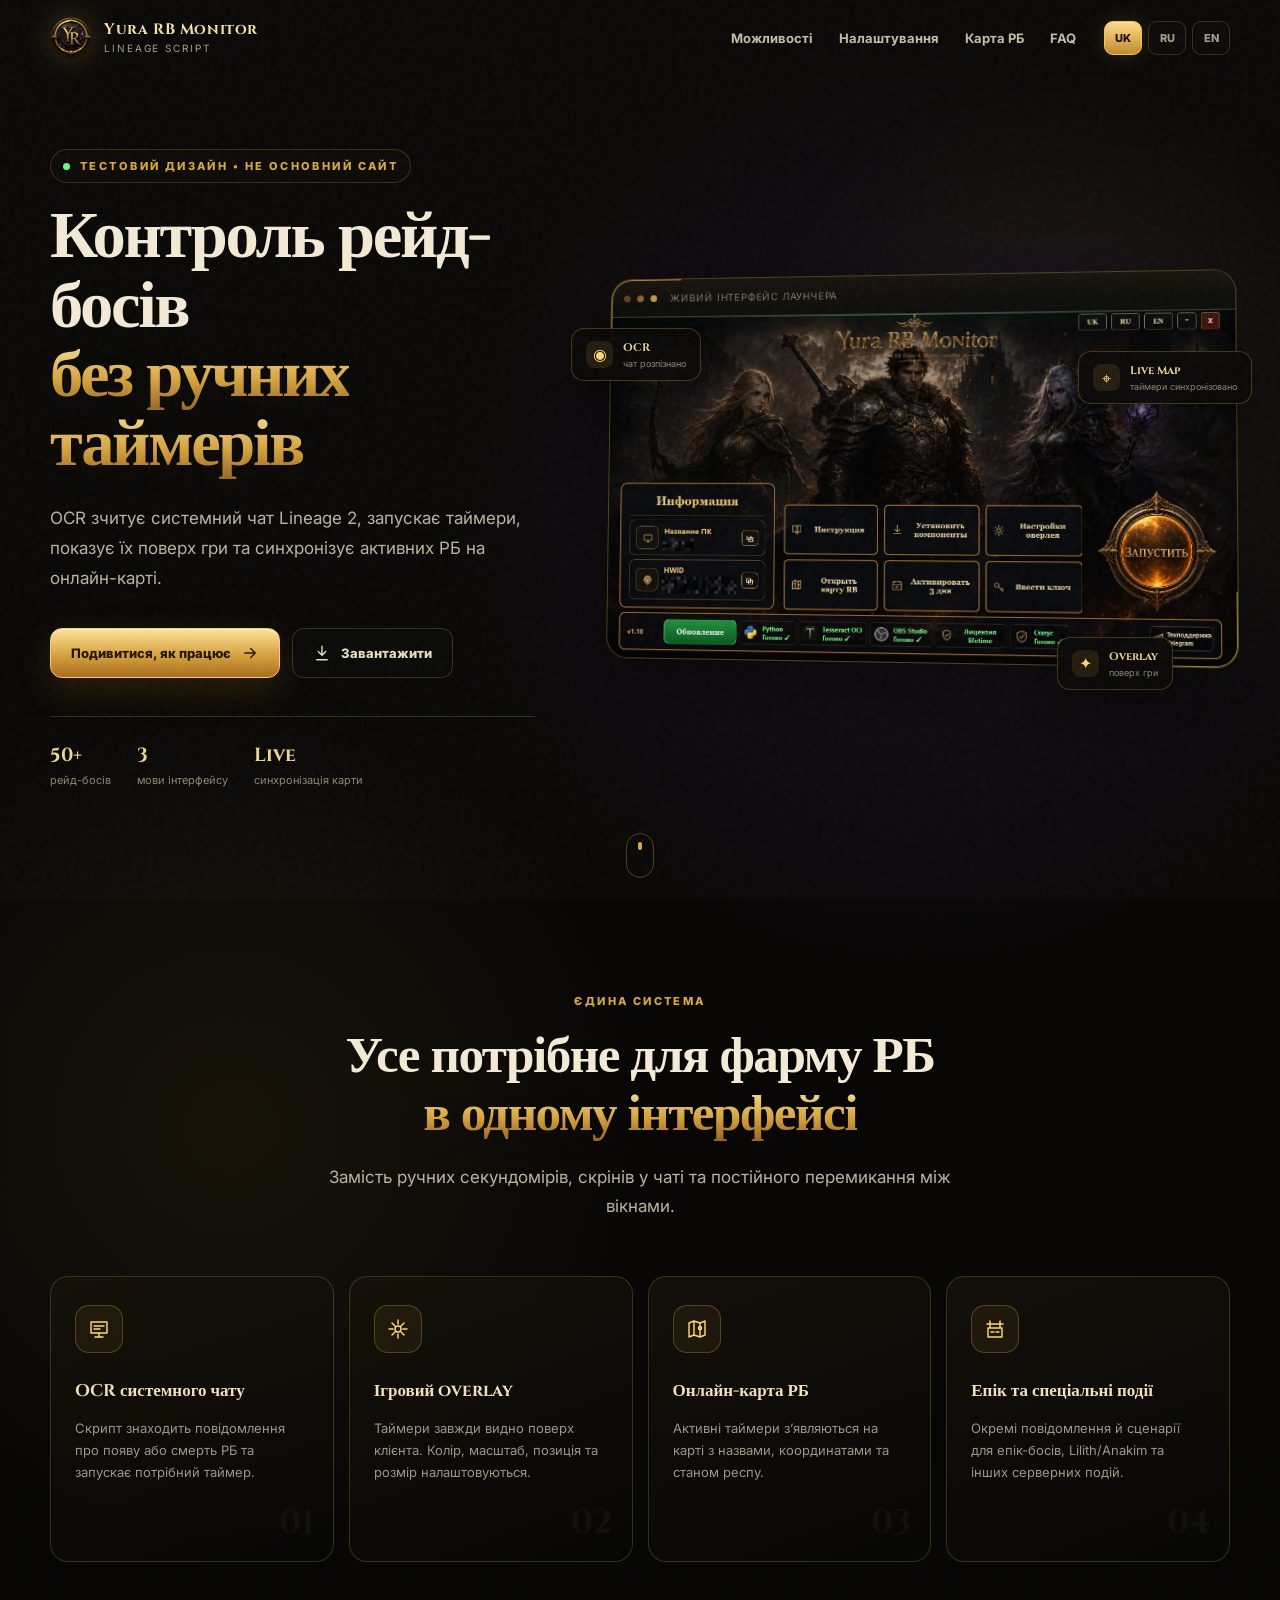
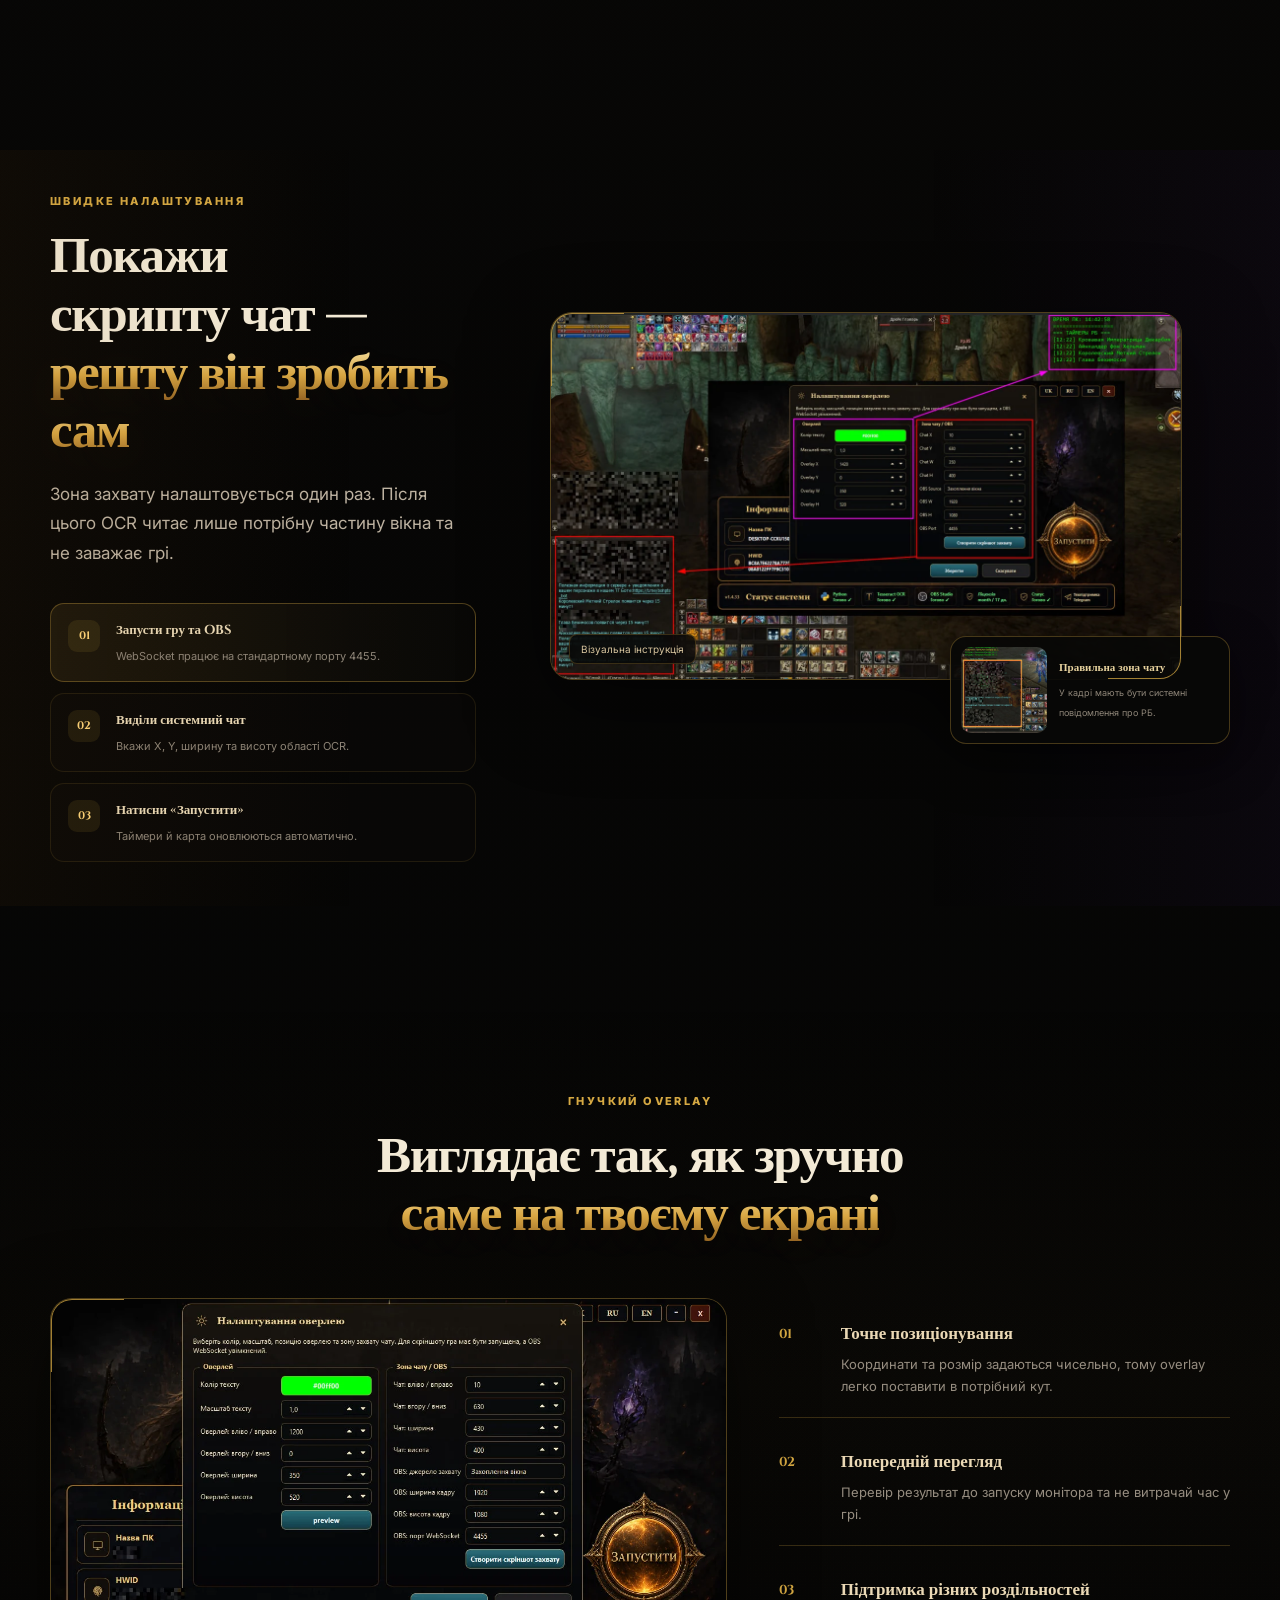
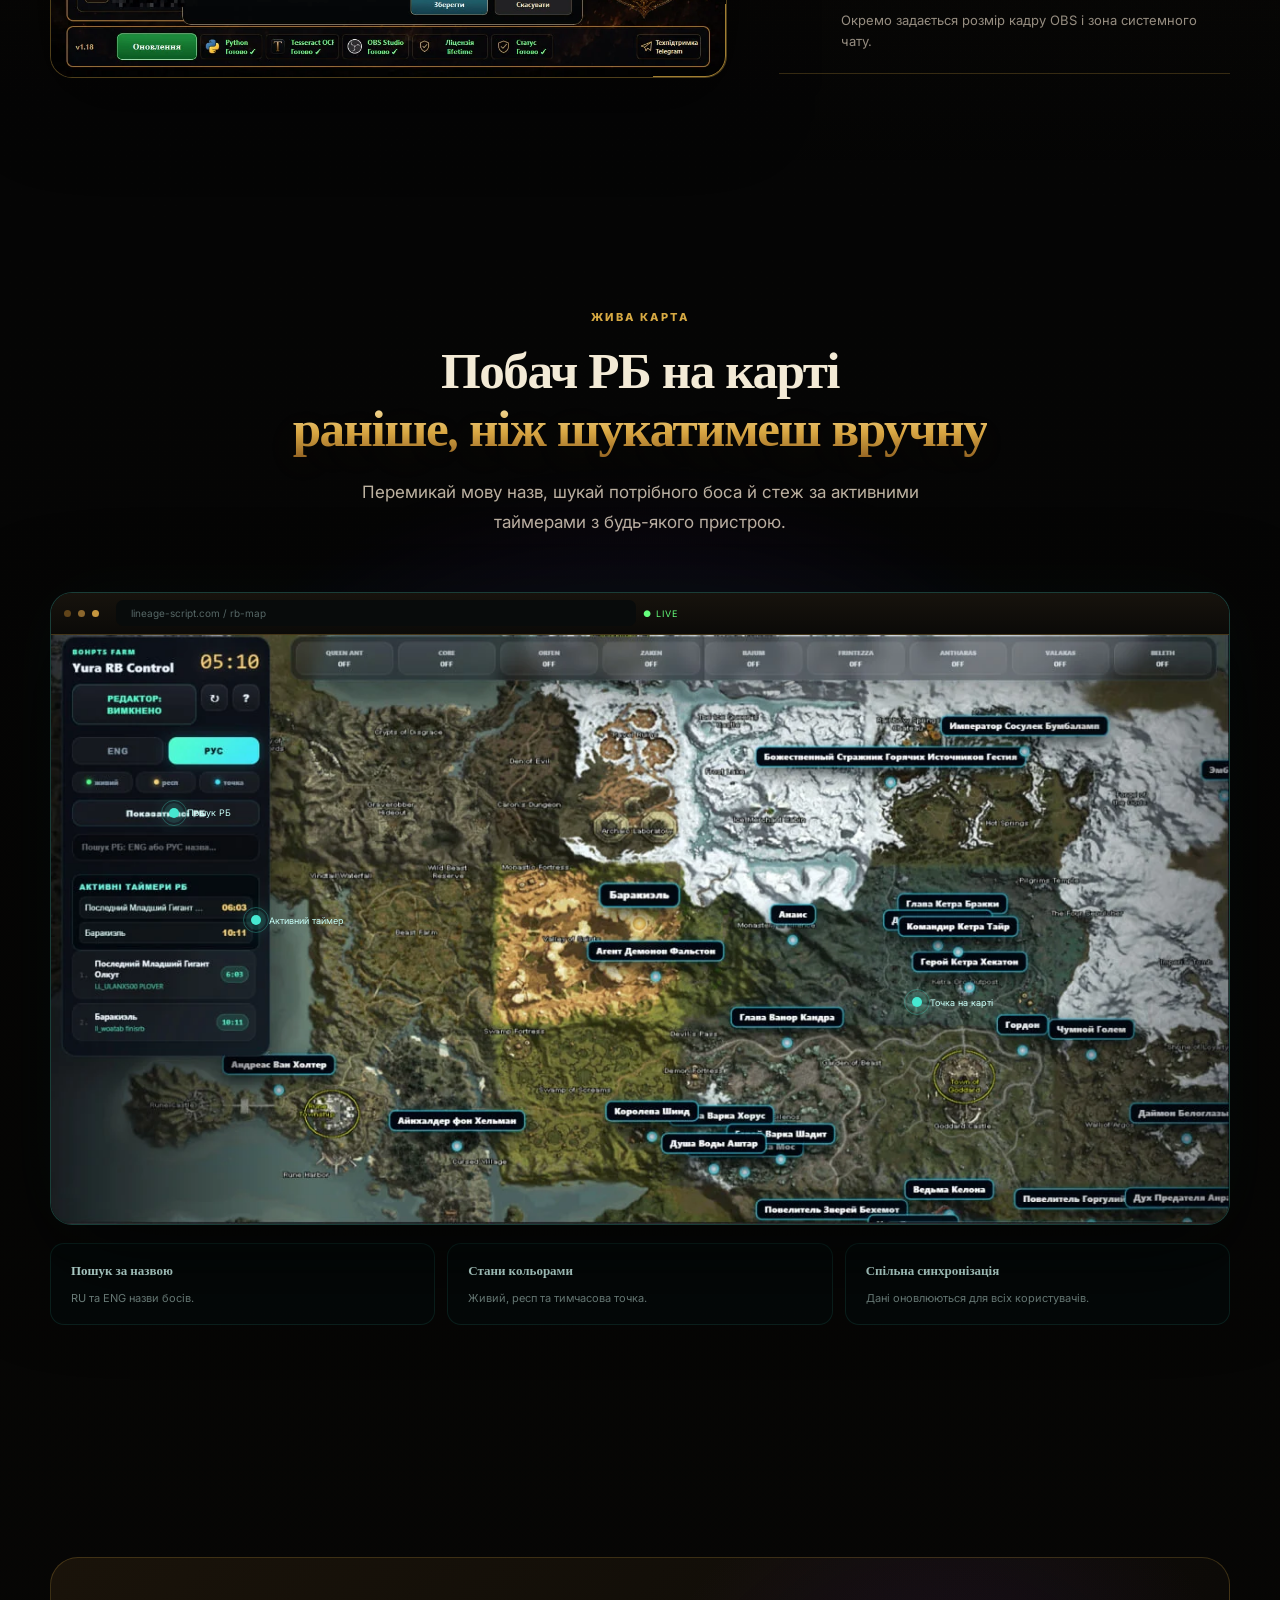
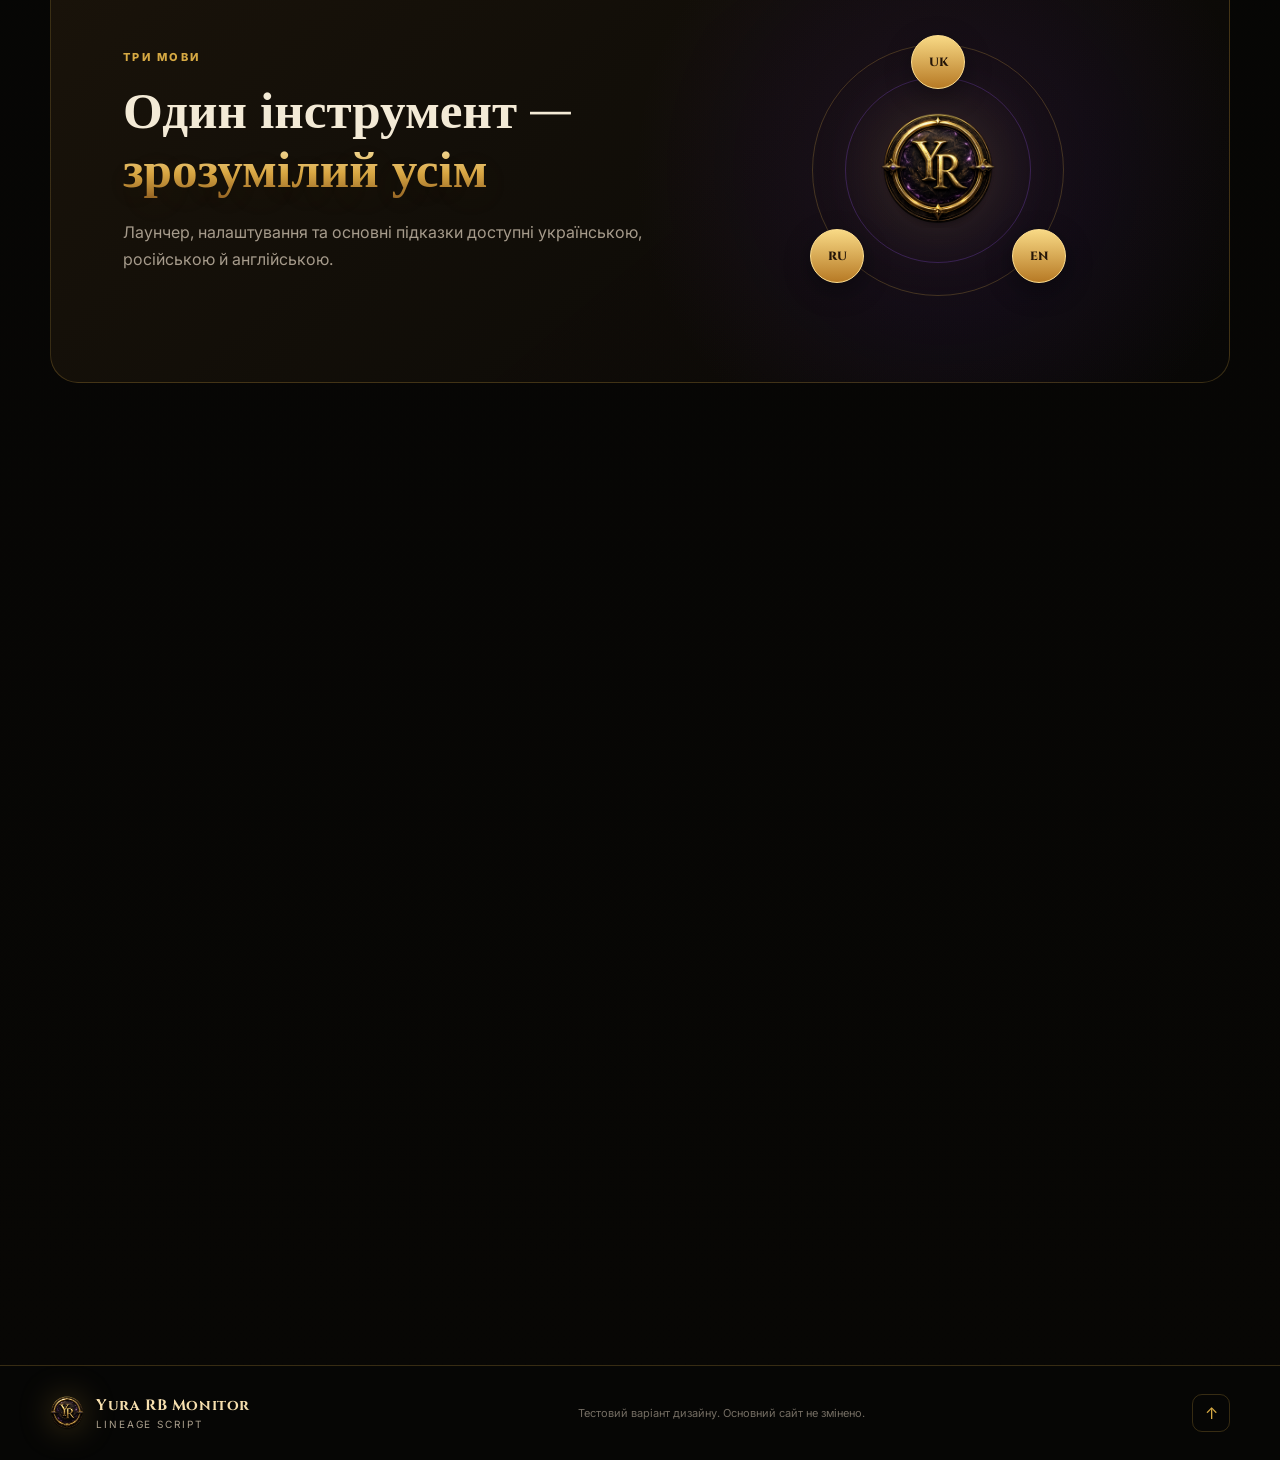
==== commit 4baa5577: "Fix mobile FAQ and close button" ====
--- a/test/index.html
+++ b/test/index.html
@@ -304,7 +304,7 @@
           </details>
           <details>
             <summary data-i18n="faq3Q">Карта працює на телефоні?</summary>
-            <p data-i18n="faq3A">Так. Інтерфейс карти адаптивний і відкривається у звичайному мобільному браузері.</p>
+            <p data-i18n="faq3A">Так. Відкрийте карту на ліцензованому ПК, натисніть «Телефон / QR» і відскануйте одноразовий QR-код. До однієї ліцензії прив’язується один ПК і один мобільний браузер. Звичайне пересилання адреси карти іншому телефону доступу не надає.</p>
           </details>
           <details>
             <summary data-i18n="faq4Q">Чи підтримуються різні сервери?</summary>
--- a/test/styles.css
+++ b/test/styles.css
@@ -273,7 +273,56 @@
 }
 .lightbox.open{opacity:1;visibility:visible}
 .lightbox img{max-width:min(1500px,96vw);max-height:90vh;border:1px solid rgba(214,169,67,.45);border-radius:14px;box-shadow:0 28px 90px #000}
-.lightbox-close{position:fixed;right:25px;top:20px;width:46px;height:46px;border-radius:50%;border:1px solid var(--line);background:#100e0a;color:#eacb7d;font-size:28px;cursor:pointer}
+.lightbox-close{
+  position:fixed;
+  right:25px;
+  top:20px;
+  z-index:510;
+  width:42px;
+  height:42px;
+  padding:0;
+  display:grid;
+  place-items:center;
+  border:0;
+  border-radius:0;
+  background:transparent;
+  box-shadow:none;
+  color:#eacb7d;
+  font-size:34px;
+  font-weight:400;
+  line-height:1;
+  cursor:pointer;
+  transition:color .2s ease,transform .2s ease,text-shadow .2s ease;
+}
+.lightbox-close:hover{
+  color:#ffd979;
+  transform:scale(1.08);
+  text-shadow:0 0 16px rgba(234,203,125,.55);
+}
+.lightbox-close:focus-visible{
+  outline:1px solid rgba(234,203,125,.72);
+  outline-offset:4px;
+}
+.lightbox-close:hover{
+  color:#ffd979;
+  transform:scale(1.08);
+  text-shadow:0 0 16px rgba(234,203,125,.55);
+}
+.lightbox-close:focus-visible{
+  outline:1px solid rgba(234,203,125,.72);
+  outline-offset:4px;
+}
+
+.lightbox-close:hover{
+  color:#ffd979;
+  transform:scale(1.08);
+  text-shadow:0 0 16px rgba(234,203,125,.55);
+}
+
+.lightbox-close:focus-visible{
+  outline:1px solid rgba(234,203,125,.7);
+  outline-offset:5px;
+}
 .reveal{opacity:0;transform:translateY(26px);transition:opacity .75s ease,transform .75s ease}
 .reveal.visible{opacity:1;transform:none}
 .delay-1{transition-delay:.1s}.delay-2{transition-delay:.2s}.delay-3{transition-delay:.3s}
